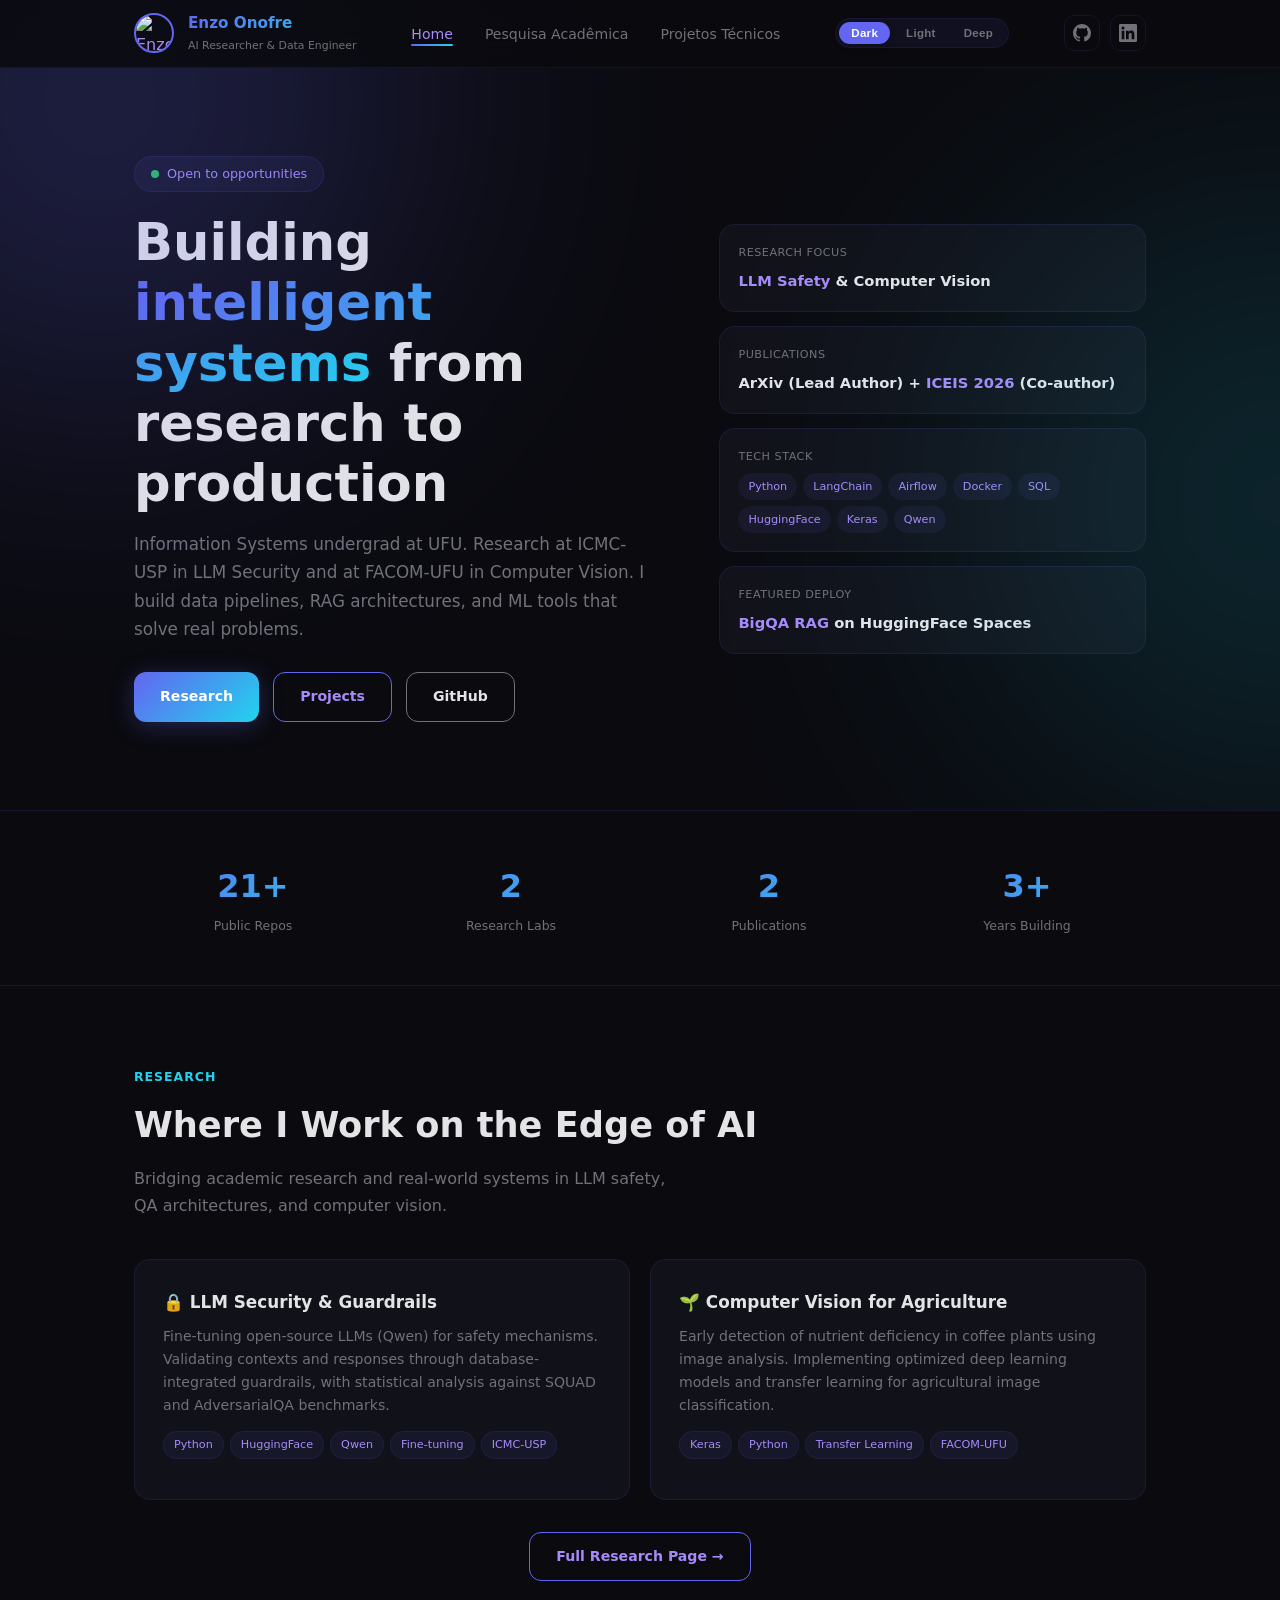
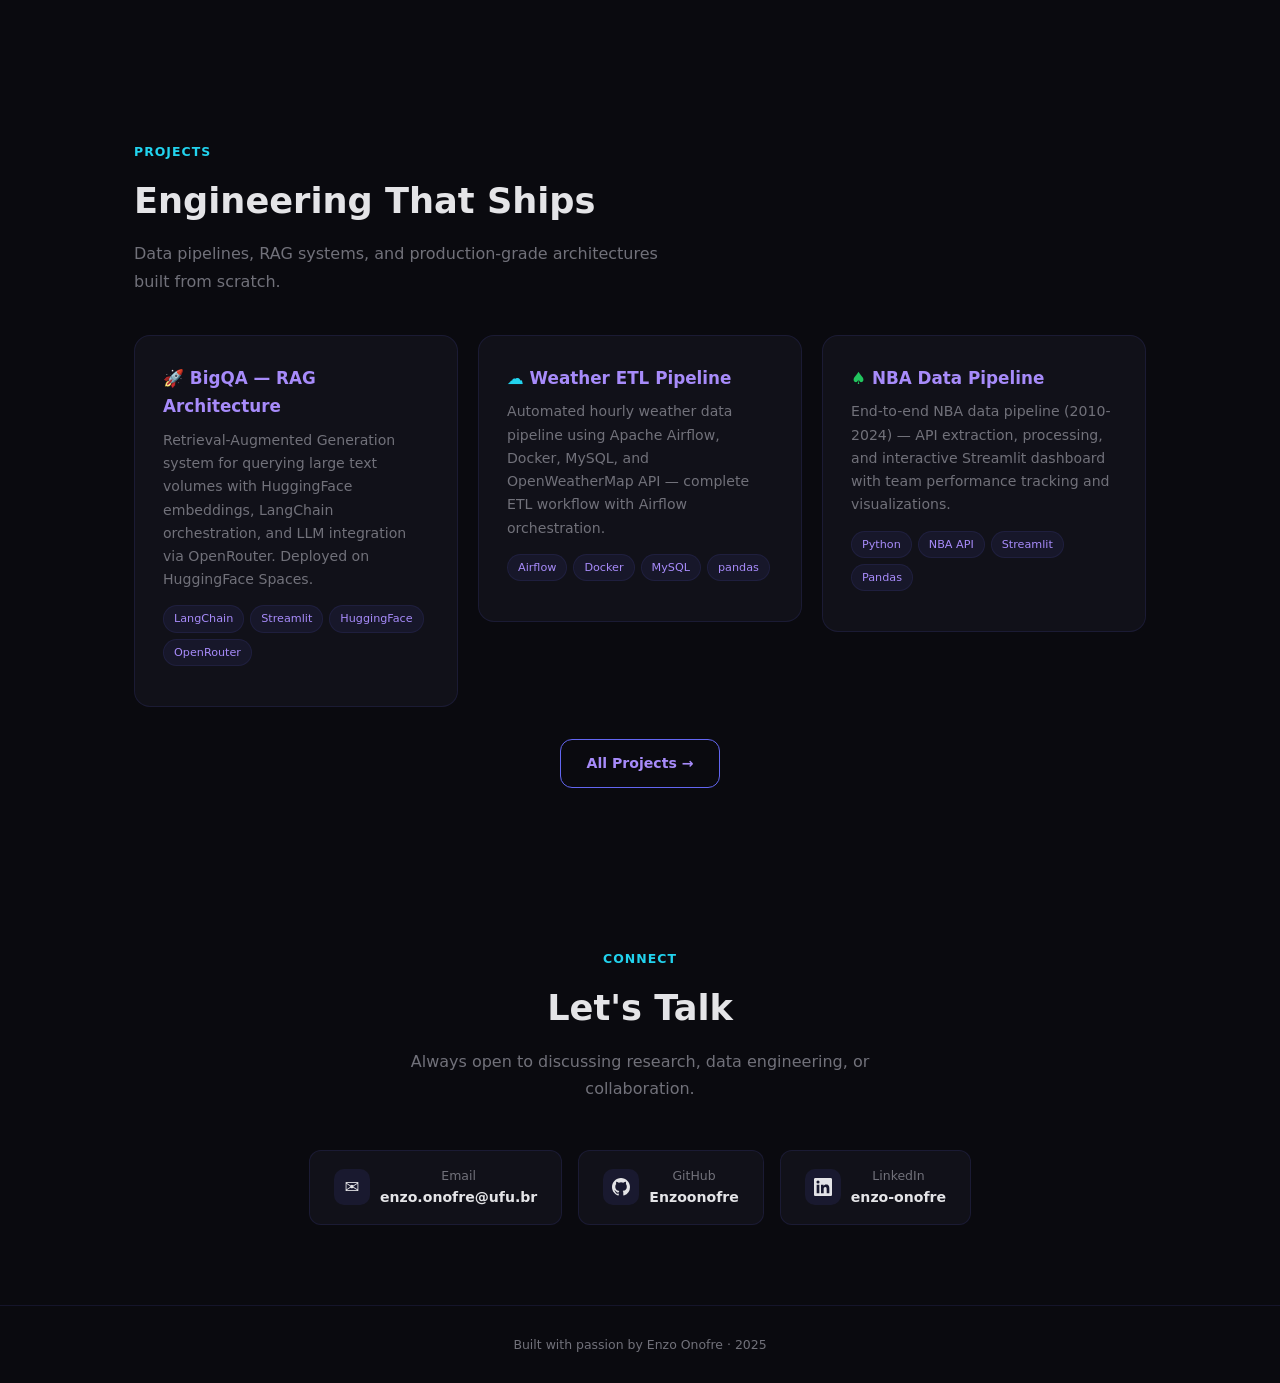
==== index.html @ 0a025c81 "Initial portifolio" ====
<!DOCTYPE html>
<html lang="pt-BR">
<head>
  <meta charset="UTF-8">
  <meta name="viewport" content="width=device-width, initial-scale=1.0">
  <title>Enzo Onofre — AI Researcher & Data Engineer</title>
  <meta name="description" content="Enzo Onofre — Information Systems student at UFU, LLM Security researcher at ICMC-USP, Data Engineer builder of ETL pipelines and RAG systems.">
  <link rel="preconnect" href="https://fonts.googleapis.com">
  <link rel="stylesheet" href="styles.css">
</head>
<body>

<!-- ───────── Navbar ───────── -->
<nav>
  <div class="container nav-inner">
    <div class="nav-brand">
      <a href="index.html">
        <img src="https://avatars.githubusercontent.com/u/135233415?v=4" alt="Enzo Onofre">
      </a>
      <div class="nav-brand-text">
        <div class="nb-name">Enzo Onofre</div>
        <div class="nb-role">AI Researcher &amp; Data Engineer</div>
      </div>
    </div>
    <ul class="nav-links" id="nav-menu">
      <li><a href="index.html" class="active">Home</a></li>
      <li><a href="research.html">Pesquisa Acadêmica</a></li>
      <li><a href="projects.html">Projetos Técnicos</a></li>
    </ul>
    <div class="nav-group">
      <div class="theme-switcher">
        <button class="theme-btn active" data-theme="dark">Dark</button>
        <button class="theme-btn" data-theme="light">Light</button>
        <button class="theme-btn" data-theme="deep">Deep</button>
      </div>
    </div>
    <div class="nav-social">
      <a href="https://github.com/Enzoonofre" target="_blank" aria-label="GitHub">
        <svg width="18" height="18" fill="currentColor" viewBox="0 0 16 16"><path d="M8 .006C3.58 0 0 3.58 0 8c0 3.54 2.29 6.53 5.47 7.59.4.07.55-.17.55-.38v-1.33c-2.24.49-2.72-1.08-2.72-1.08-.37-.93-.9-1.18-.9-1.18-.73-.5.06-.49.06-.49.81.06 1.24.83 1.24.83.72 1.24 1.9.88 2.36.67.07-.52.28-.88.51-1.08-1.78-.2-3.65-.89-3.65-3.96 0-.88.31-1.59.83-2.15-.08-.2-.36-1.02.08-2.12 0 0 .67-.21 2.2.82a7.63 7.63 0 0 1 4.02 0c1.52-1.03 2.2-.82 2.2-.82.44 1.1.16 1.92.08 2.12.52.56.83 1.27.83 2.15 0 3.08-1.87 3.76-3.66 3.95.29.25.54.73.54 1.48v2.2c0 .21.15.46.55.38A8.01 8.01 0 0 0 16 8c0-4.42-3.59-8-8-8z"/></svg>
      </a>
      <a href="https://www.linkedin.com/in/enzo-onofre/" target="_blank" aria-label="LinkedIn">
        <svg width="18" height="18" fill="currentColor" viewBox="0 0 24 24"><path d="M20.447 20.452h-3.554v-5.569c0-1.328-.027-3.037-1.852-3.037-1.852 0-2.136 1.445-2.136 2.939v5.667H9.351V9h3.414v1.561h.046c.477-.9 1.638-1.85 3.373-1.85 3.603 0 4.267 2.37 4.267 5.455v6.286zM5.337 7.433a2.06 2.06 0 0 1-2.063-2.065 2.064 2.064 0 1 1 2.063 2.065zm1.782 13.019H3.555V9h3.564v11.452zM22.225 0H1.771C.792 0 0 .774 0 1.729v20.542C0 23.227.792 24 1.771 24h20.451C23.2 24 24 23.227 24 22.271V1.729C24 .774 23.2 0 22.222 0h.003z"/></svg>
      </a>
    </div>
    <button class="menu-toggle" id="menu-btn" aria-label="Menu">&#9776;</button>
  </div>
</nav>

<!-- ───────── Hero ───────── -->
<div class="hero-wrap">
  <div class="bg-glow bg-glow-1"></div>
  <div class="bg-glow bg-glow-2"></div>
  <div class="container">
    <div class="hero-grid">
      <div>
        <a href="index.html" class="hero-badge"><span class="dot"></span><span>Open to opportunities</span></a>
        <h1 class="hero-title">Building <em>intelligent systems</em> from research to production</h1>
        <p class="hero-sub">Information Systems undergrad at UFU. Research at ICMC-USP in LLM Security and at FACOM-UFU in Computer Vision. I build data pipelines, RAG architectures, and ML tools that solve real problems.</p>
        <div class="hero-actions">
          <a href="research.html" class="btn btn-primary">Research</a>
          <a href="projects.html" class="btn btn-outline">Projects</a>
          <a href="https://github.com/Enzoonofre" target="_blank" class="btn btn-outline" style="border-color:var(--text-muted);color:var(--text)">GitHub</a>
        </div>
      </div>
      <div class="hero-side">
        <div class="hero-card">
          <div class="hc-label">Research Focus</div>
          <div class="hc-value"><span class="a">LLM Safety</span> &amp; Computer Vision</div>
        </div>
        <div class="hero-card">
          <div class="hc-label">Publications</div>
          <div class="hc-value">ArXiv (Lead Author) + <span class="a">ICEIS 2026</span> (Co-author)</div>
        </div>
        <div class="hero-card">
          <div class="hc-label">Tech Stack</div>
          <div class="hc-chips">
            <span class="chip">Python</span>
            <span class="chip">LangChain</span>
            <span class="chip">Airflow</span>
            <span class="chip">Docker</span>
            <span class="chip">SQL</span>
            <span class="chip">HuggingFace</span>
            <span class="chip">Keras</span>
            <span class="chip">Qwen</span>
          </div>
        </div>
        <div class="hero-card">
          <div class="hc-label">Featured Deploy</div>
          <div class="hc-value"><span class="a">BigQA RAG</span> on HuggingFace Spaces</div>
        </div>
      </div>
    </div>
  </div>
</div>

<!-- ───────── Stats ───────── -->
<div class="stats-row">
  <div class="container">
    <div class="sr-grid">
      <div class="sr-item fade-up"><div class="sr-num">21+</div><div class="sr-label">Public Repos</div></div>
      <div class="sr-item fade-up s1"><div class="sr-num">2</div><div class="sr-label">Research Labs</div></div>
      <div class="sr-item fade-up s2"><div class="sr-num">2</div><div class="sr-label">Publications</div></div>
      <div class="sr-item fade-up s3"><div class="sr-num">3+</div><div class="sr-label">Years Building</div></div>
    </div>
  </div>
</div>

<!-- ───────── Quick Research ───────── -->
<section>
  <div class="container">
    <div class="section-label fade-up">Research</div>
    <h2 class="section-title fade-up">Where I Work on the Edge of AI</h2>
    <p class="section-sub fade-up">Bridging academic research and real-world systems in LLM safety, QA architectures, and computer vision.</p>
    <div class="grid-2">
      <div class="card fade-up">
        <h3><span style="color:var(--accent2)">&#128274;</span> LLM Security &amp; Guardrails</h3>
        <p class="desc">Fine-tuning open-source LLMs (Qwen) for safety mechanisms. Validating contexts and responses through database-integrated guardrails, with statistical analysis against SQUAD and AdversarialQA benchmarks.</p>
        <div class="tech">
          <span class="chip">Python</span>
          <span class="chip">HuggingFace</span>
          <span class="chip">Qwen</span>
          <span class="chip">Fine-tuning</span>
          <span class="chip">ICMC-USP</span>
        </div>
      </div>
      <div class="card fade-up s1">
        <h3><span style="color:var(--accent3)">&#127793;</span> Computer Vision for Agriculture</h3>
        <p class="desc">Early detection of nutrient deficiency in coffee plants using image analysis. Implementing optimized deep learning models and transfer learning for agricultural image classification.</p>
        <div class="tech">
          <span class="chip">Keras</span>
          <span class="chip">Python</span>
          <span class="chip">Transfer Learning</span>
          <span class="chip">FACOM-UFU</span>
        </div>
      </div>
    </div>
    <div style="text-align:center;margin-top:32px"><a href="research.html" class="btn btn-outline">Full Research Page &rarr;</a></div>
  </div>
</section>

<!-- ───────── Quick Projects ───────── -->
<section>
  <div class="container">
    <div class="section-label fade-up">Projects</div>
    <h2 class="section-title fade-up">Engineering That Ships</h2>
    <p class="section-sub fade-up">Data pipelines, RAG systems, and production-grade architectures built from scratch.</p>
    <div class="grid-3">
      <a href="projects.html#bigqa" style="text-decoration:none">
        <div class="card fade-up" style="cursor:pointer">
          <h3><span style="color:var(--accent2)">&#128640;</span> BigQA — RAG Architecture</h3>
          <p class="desc">Retrieval-Augmented Generation system for querying large text volumes with HuggingFace embeddings, LangChain orchestration, and LLM integration via OpenRouter. Deployed on HuggingFace Spaces.</p>
          <div class="tech">
            <span class="chip">LangChain</span>
            <span class="chip">Streamlit</span>
            <span class="chip">HuggingFace</span>
            <span class="chip">OpenRouter</span>
          </div>
        </div>
      </a>
      <a href="projects.html#etl" style="text-decoration:none">
        <div class="card fade-up s1" style="cursor:pointer">
          <h3><span style="color:var(--accent3)">&#9729;</span> Weather ETL Pipeline</h3>
          <p class="desc">Automated hourly weather data pipeline using Apache Airflow, Docker, MySQL, and OpenWeatherMap API — complete ETL workflow with Airflow orchestration.</p>
          <div class="tech">
            <span class="chip">Airflow</span>
            <span class="chip">Docker</span>
            <span class="chip">MySQL</span>
            <span class="chip">pandas</span>
          </div>
        </div>
      </a>
      <a href="projects.html#nba" style="text-decoration:none">
        <div class="card fade-up s2" style="cursor:pointer">
          <h3><span style="color:var(--green)">&#9824;</span> NBA Data Pipeline</h3>
          <p class="desc">End-to-end NBA data pipeline (2010-2024) — API extraction, processing, and interactive Streamlit dashboard with team performance tracking and visualizations.</p>
          <div class="tech">
            <span class="chip">Python</span>
            <span class="chip">NBA API</span>
            <span class="chip">Streamlit</span>
            <span class="chip">Pandas</span>
          </div>
        </div>
      </a>
    </div>
    <div style="text-align:center;margin-top:32px"><a href="projects.html" class="btn btn-outline">All Projects &rarr;</a></div>
  </div>
</section>

<!-- ───────── Contact ───────── -->
<section>
  <div class="container" style="text-align:center">
    <div class="section-label fade-up">Connect</div>
    <h2 class="section-title fade-up">Let's Talk</h2>
    <p class="section-sub fade-up" style="margin-left:auto;margin-right:auto">Always open to discussing research, data engineering, or collaboration.</p>
    <div class="contact-row">
      <a href="mailto:enzo.onofre@ufu.br" class="contact-item" style="text-decoration:none;color:inherit">
        <div class="ci-icon">&#9993;</div>
        <div><div class="ci-label">Email</div><div class="ci-value">enzo.onofre@ufu.br</div></div>
      </a>
      <a href="https://github.com/Enzoonofre" target="_blank" class="contact-item" style="text-decoration:none;color:inherit">
        <div class="ci-icon"><svg width="18" height="18" fill="currentColor" viewBox="0 0 16 16"><path d="M8 .006C3.58 0 0 3.58 0 8c0 3.54 2.29 6.53 5.47 7.59.4.07.55-.17.55-.38v-1.33c-2.24.49-2.72-1.08-2.72-1.08-.37-.93-.9-1.18-.9-1.18-.73-.5.06-.49.06-.49.81.06 1.24.83 1.24.83.72 1.24 1.9.88 2.36.67.07-.52.28-.88.51-1.08-1.78-.2-3.65-.89-3.65-3.96 0-.88.31-1.59.83-2.15-.08-.2-.36-1.02.08-2.12 0 0 .67-.21 2.2.82a7.63 7.63 0 0 1 4.02 0c1.52-1.03 2.2-.82 2.2-.82.44 1.1.16 1.92.08 2.12.52.56.83 1.27.83 2.15 0 3.08-1.87 3.76-3.66 3.95.29.25.54.73.54 1.48v2.2c0 .21.15.46.55.38A8.01 8.01 0 0 0 16 8c0-4.42-3.59-8-8-8z"/></svg></div>
        <div><div class="ci-label">GitHub</div><div class="ci-value">Enzoonofre</div></div>
      </a>
      <a href="https://www.linkedin.com/in/enzo-onofre" target="_blank" class="contact-item" style="text-decoration:none;color:inherit">
        <div class="ci-icon"><svg width="18" height="18" fill="currentColor" viewBox="0 0 24 24"><path d="M20.447 20.452h-3.554v-5.569c0-1.328-.027-3.037-1.852-3.037-1.852 0-2.136 1.445-2.136 2.939v5.667H9.351V9h3.414v1.561h.046c.477-.9 1.638-1.85 3.373-1.85 3.603 0 4.267 2.37 4.267 5.455v6.286zM5.337 7.433a2.06 2.06 0 0 1-2.063-2.065 2.064 2.064 0 1 1 2.063 2.065zm1.782 13.019H3.555V9h3.564v11.452zM22.225 0H1.771C.792 0 0 .774 0 1.729v20.542C0 23.227.792 24 1.771 24h20.451C23.2 24 24 23.227 24 22.271V1.729C24 .774 23.2 0 22.222 0h.003z"/></svg></div>
        <div><div class="ci-label">LinkedIn</div><div class="ci-value">enzo-onofre</div></div>
      </a>
    </div>
  </div>
</section>

<footer><div class="container"><p>Built with passion by Enzo Onofre &middot; 2025</p></div></footer>

<script>
// Mobile menu
document.getElementById('menu-btn')?.addEventListener('click', ()=>{
  document.getElementById('nav-menu').classList.toggle('open');
});
document.querySelectorAll('#nav-menu a').forEach(l => l.addEventListener('click', ()=>{
  document.getElementById('nav-menu').classList.remove('open');
}));

// ── Theme Switcher ──
const THEMES = ['dark','light','deep'];
function setTheme(t){
  document.body.classList.remove('dark','light','deep');
  if(t!=='dark') document.body.classList.add(t);
  localStorage.setItem('theme',t);
  document.querySelectorAll('.theme-btn').forEach(b=>{
    b.classList.toggle('active',b.dataset.theme===t);
  });
}
const saved = localStorage.getItem('theme')||'dark';
setTheme(saved);
document.querySelectorAll('.theme-btn').forEach(b=>b.addEventListener('click',()=>setTheme(b.dataset.theme)));

// Scroll animations (show immediately if already in viewport)
const obs1 = new IntersectionObserver((entries)=>{
  entries.forEach(e => { if(e.isIntersecting) { e.target.classList.add('visible'); obs1.unobserve(e.target); } });
}, {threshold:.05, rootMargin:'0px 0px -20px 0px'});

requestAnimationFrame(()=>{
  document.querySelectorAll('.fade-up').forEach(el => {
    const rect = el.getBoundingClientRect();
    if(rect.top < window.innerHeight && rect.bottom > 0){
      el.classList.add('visible');
    } else {
      obs1.observe(el);
    }
  });
});
</script>
</body>
</html>
---- styles.css ----
/* ───────── Reset & Global ───────── */
*,*::before,*::after{margin:0;padding:0;box-sizing:border-box}

/* ═══════════════════════════════════════════
   THEME 1 — Dark Blue  (default)
   ═══════════════════════════════════════════ */
:root{
  --bg:#0a0a0f;
  --bg-card:#111119;
  --bg-nav:rgba(10,10,15,.85);
  --bg-code:#1a1a26;
  --text:#e4e4e7;
  --text-muted:#71717a;
  --accent:#6366f1;
  --accent2:#a78bfa;
  --accent3:#22d3ee;
  --green:#22c55e;
  --gradient:linear-gradient(135deg,var(--accent),var(--accent3));
  --border:rgba(99,102,241,.12);
  --border-hover:rgba(99,102,241,.25);
  --chip-bg:rgba(99,102,241,.08);
  --chip-text:var(--accent2);
  --chip-border:rgba(99,102,241,.1);
  --chip-accent-bg:rgba(34,211,238,.08);
  --chip-accent-text:var(--accent3);
  --chip-accent-border:rgba(34,211,238,.12);
  --hero-card-shadow:0 0 40px rgba(99,102,241,.06);
  --btn-primary-bg:var(--gradient);
  --btn-primary-shadow:0 4px 24px rgba(99,102,241,.3);
  --btn-primary-hover-shadow:0 8px 32px rgba(99,102,241,.4);
  --btn-outline-border:var(--accent);
  --btn-outline-text:var(--accent2);
  --btn-outline-hover-bg:rgba(99,102,241,.08);
  --glow1:var(--accent);
  --glow2:var(--accent3);
  --glow1-opacity:.25;
  --glow2-opacity:.15;
  --nav-mobile-bg:rgba(10,10,15,.96);
  --hero-badge-bg:rgba(99,102,241,.08);
  --pub-badge-arxiv-bg:rgba(251,146,60,.1);
  --pub-badge-iceis-bg:rgba(99,102,241,.1);
  --tag-bg:rgba(34,197,94,.1);
  --tag-text:var(--green);
  --as-text-strong:var(--text);
  --social-hover-bg:rgba(99,102,241,.08);
  --social-hover-border:var(--accent);
  --social-hover-text:var(--accent2);
  --nav-links-active:var(--accent2);
  --featured-tag-bg:rgba(167,139,250,.1);
  --featured-tag-text:var(--accent2);
  --ci-icon-bg:rgba(99,102,241,.1);
  --filter-active-bg:var(--accent);
  --filter-active-text:#fff;
  --hero-badge-text:var(--accent2);
  --hc-value-accent:var(--accent2);
  --section-label:var(--accent3);
  --stat-gradient:var(--gradient);
  --research-ic-top:var(--gradient);
  --research-ic-org-bg:rgba(99,102,241,.08);
  --research-ic-org-text:var(--accent2);
  --research-ic-chip-bg:rgba(34,211,238,.08);
  --research-ic-chip-text:var(--accent3);
  --research-ic-chip-border:rgba(34,211,238,.12);
  --pub-badge-arxiv-bg:rgba(251,146,60,.1);
  --pub-badge-iceis-bg:rgba(99,102,241,.1);
  --radius:16px;
  --nav-h:68px;
}

/* ═══════════════════════════════════════════
   THEME 2 — Light Academic  (ice/frost)
   ═══════════════════════════════════════════ */
body.light{
  --bg:#f4f6f9;
  --bg-card:#ffffff;
  --bg-nav:rgba(244,246,249,.88);
  --bg-code:#eef0f5;
  --text:#1a1a2e;
  --text-muted:#6b7280;
  --accent:#4f46e5;
  --accent2:#7c3aed;
  --accent3:#0ea5e9;
  --green:#16a34a;
  --gradient:linear-gradient(135deg,var(--accent),var(--accent3));
  --border:rgba(30,41,59,.08);
  --border-hover:rgba(30,41,59,.18);
  --chip-bg:rgba(79,70,229,.06);
  --chip-text:var(--accent);
  --chip-border:rgba(79,70,229,.12);
  --chip-accent-bg:rgba(14,165,233,.06);
  --chip-accent-text:var(--accent3);
  --chip-accent-border:rgba(14,165,233,.12);
  --hero-card-shadow:0 2px 16px rgba(0,0,0,.04);
  --btn-primary-bg:var(--gradient);
  --btn-primary-shadow:0 4px 24px rgba(79,70,229,.2);
  --btn-primary-hover-shadow:0 8px 32px rgba(79,70,229,.3);
  --btn-outline-border:var(--accent);
  --btn-outline-text:var(--accent);
  --btn-outline-hover-bg:rgba(79,70,229,.06);
  --glow1:#c7d2fe;
  --glow2:#bae6fd;
  --glow1-opacity:.5;
  --glow2-opacity:.4;
  --nav-mobile-bg:rgba(244,246,249,.97);
  --hero-badge-bg:rgba(79,70,229,.06);
  --pub-badge-arxiv-bg:rgba(251,146,60,.08);
  --pub-badge-iceis-bg:rgba(79,70,229,.08);
  --tag-bg:rgba(22,163,74,.08);
  --tag-text:var(--green);
  --as-text-strong:var(--text);
  --social-hover-bg:rgba(79,70,229,.06);
  --social-hover-border:var(--accent);
  --social-hover-text:var(--accent);
  --nav-links-active:var(--accent);
  --featured-tag-bg:rgba(124,58,237,.08);
  --featured-tag-text:var(--accent2);
  --ci-icon-bg:rgba(79,70,229,.06);
  --filter-active-bg:var(--accent);
  --filter-active-text:#fff;
  --hero-badge-text:var(--accent);
  --hc-value-accent:var(--accent2);
  --section-label:var(--accent3);
  --stat-gradient:var(--gradient);
  --research-ic-top:var(--gradient);
  --research-ic-org-bg:rgba(79,70,229,.06);
  --research-ic-org-text:var(--accent);
  --research-ic-chip-bg:rgba(14,165,233,.06);
  --research-ic-chip-text:var(--accent3);
  --research-ic-chip-border:rgba(14,165,233,.12);
  --pub-badge-arxiv-bg:rgba(251,146,60,.08);
  --pub-badge-iceis-bg:rgba(79,70,229,.08);
}

/* ═══════════════════════════════════════════
   THEME 3 — Deep Tech  (emerald)
   ═══════════════════════════════════════════ */
body.deep{
  --bg:#060e0a;
  --bg-card:#0a1612;
  --bg-nav:rgba(6,14,10,.88);
  --bg-code:#0f1f17;
  --text:#e2e8e0;
  --text-muted:#7a8a7e;
  --accent:#10b981;
  --accent2:#34d399;
  --accent3:#fbbf24;
  --green:#22c55e;
  --gradient:linear-gradient(135deg,var(--accent),var(--accent3));
  --border:rgba(16,185,129,.1);
  --border-hover:rgba(16,185,129,.28);
  --chip-bg:rgba(16,185,129,.08);
  --chip-text:var(--accent2);
  --chip-border:rgba(16,185,129,.12);
  --chip-accent-bg:rgba(251,191,36,.08);
  --chip-accent-text:var(--accent3);
  --chip-accent-border:rgba(251,191,36,.12);
  --hero-card-shadow:0 0 40px rgba(16,185,129,.05);
  --btn-primary-bg:var(--gradient);
  --btn-primary-shadow:0 4px 24px rgba(16,185,129,.25);
  --btn-primary-hover-shadow:0 8px 32px rgba(16,185,129,.35);
  --btn-outline-border:var(--accent);
  --btn-outline-text:var(--accent2);
  --btn-outline-hover-bg:rgba(16,185,129,.08);
  --glow1:var(--accent);
  --glow2:var(--accent3);
  --glow1-opacity:.2;
  --glow2-opacity:.15;
  --nav-mobile-bg:rgba(6,14,10,.97);
  --hero-badge-bg:rgba(16,185,129,.08);
  --pub-badge-arxiv-bg:rgba(251,146,60,.08);
  --pub-badge-iceis-bg:rgba(16,185,129,.08);
  --tag-bg:rgba(34,197,94,.08);
  --tag-text:var(--green);
  --as-text-strong:var(--text);
  --social-hover-bg:rgba(16,185,129,.08);
  --social-hover-border:var(--accent);
  --social-hover-text:var(--accent2);
  --nav-links-active:var(--accent2);
  --featured-tag-bg:rgba(16,185,129,.08);
  --featured-tag-text:var(--accent);
  --ci-icon-bg:rgba(16,185,129,.08);
  --filter-active-bg:var(--accent);
  --filter-active-text:#060e0a;
  --hero-badge-text:var(--accent2);
  --hc-value-accent:var(--accent3);
  --section-label:var(--accent3);
  --stat-gradient:var(--gradient);
  --research-ic-top:var(--gradient);
  --research-ic-org-bg:rgba(16,185,129,.08);
  --research-ic-org-text:var(--accent2);
  --research-ic-chip-bg:rgba(251,191,36,.06);
  --research-ic-chip-text:var(--accent3);
  --research-ic-chip-border:rgba(251,191,36,.12);
  --pub-badge-arxiv-bg:rgba(251,146,60,.08);
  --pub-badge-iceis-bg:rgba(16,185,129,.08);
}

html{scroll-behavior:smooth;scrollbar-width:thin;scrollbar-color:var(--accent) var(--bg)}
body{font-family:'Inter',system-ui,-apple-system,sans-serif;background:var(--bg);color:var(--text);line-height:1.7;overflow-x:hidden;transition:background .35s,color .35s}
a{color:var(--accent2);text-decoration:none;transition:color .2s}
a:hover{color:var(--accent3)}
img{max-width:100%;display:block}
.container{max-width:1060px;margin:0 auto;padding:0 24px}
section{padding:80px 0}

/* ───────── Navbar ───────── */
nav{
  position:fixed;top:0;left:0;right:0;z-index:100;
  background:var(--bg-nav);backdrop-filter:blur(18px);-webkit-backdrop-filter:blur(18px);
  border-bottom:1px solid var(--border);height:var(--nav-h);
  display:flex;align-items:center;
  transition:background .35s;
}
nav .nav-inner{display:flex;justify-content:space-between;align-items:center;width:100%;flex-wrap:nowrap;gap:12px}
nav .nav-brand{display:flex;align-items:center;gap:14px}
nav .nav-brand img{width:40px;height:40px;border-radius:50%;border:2px solid var(--accent);transition:border-color .35s}
nav .nav-brand-text .nb-name{font-size:.95rem;font-weight:700;background:var(--gradient);-webkit-background-clip:text;-webkit-text-fill-color:transparent}
nav .nav-brand-text .nb-role{font-size:.68rem;color:var(--text-muted)}
nav .nav-links{display:flex;gap:32px;list-style:none}
nav .nav-links a{font-size:.88rem;font-weight:500;color:var(--text-muted);transition:color .2s;position:relative}
nav .nav-links a:hover{color:var(--text)}
nav .nav-links a.active{color:var(--nav-links-active)}
nav .nav-links a.active::after{content:'';position:absolute;bottom:-4px;left:0;right:0;height:2px;background:var(--gradient);border-radius:2px}

.nav-group{display:flex;align-items:center;gap:12px}

/* Theme switcher */
.theme-switcher{display:flex;align-items:center;gap:4px;padding:3px;background:var(--chip-bg);border:1px solid var(--chip-border);border-radius:999px}
.theme-btn{
  padding:5px 12px;border-radius:999px;border:none;background:transparent;
  color:var(--text-muted);font-size:.72rem;font-weight:600;cursor:pointer;
  transition:all .2s;white-space:nowrap;letter-spacing:.3px;
}
.theme-btn:hover{color:var(--text)}
.theme-btn.active{background:var(--accent);color:#fff;box-shadow:0 2px 8px rgba(0,0,0,.15)}

nav .nav-social{display:flex;gap:10px}
nav .nav-social a{width:36px;height:36px;border-radius:10px;display:flex;align-items:center;justify-content:center;border:1px solid var(--border);color:var(--text-muted);transition:all .2s}
nav .nav-social a:hover{color:var(--social-hover-text);border-color:var(--social-hover-border);background:var(--social-hover-bg)}
.menu-toggle{display:none;background:none;border:none;color:var(--text);font-size:1.5rem;cursor:pointer}

/* ───────── Hero ───────── */
.hero-wrap{position:relative;overflow:hidden;padding-top:var(--nav-h);min-height:90vh;display:flex;align-items:center}
.bg-glow{position:absolute;border-radius:50%;filter:blur(140px);pointer-events:none;opacity:var(--glow1-opacity)}
.bg-glow-1{top:-200px;left:-200px;width:600px;height:600px;background:var(--glow1)}
.bg-glow-2{top:200px;right:-300px;width:600px;height:600px;background:var(--glow2);opacity:var(--glow2-opacity)}
.hero-grid{display:grid;grid-template-columns:1.1fr .9fr;gap:64px;align-items:center}
.hero-badge{display:inline-flex;gap:8px;align-items:center;background:var(--hero-badge-bg);border:1px solid var(--border);border-radius:999px;padding:6px 16px;margin-bottom:20px}
.hero-badge .dot{width:8px;height:8px;background:var(--green);border-radius:50%;animation:pulse 2s infinite}
@keyframes pulse{0%,100%{opacity:1}50%{opacity:.4}}
.hero-badge span{font-size:.8rem;color:var(--hero-badge-text);font-weight:500}
h1.hero-title{font-size:clamp(2rem,4.8vw,3.2rem);font-weight:800;line-height:1.18;margin-bottom:16px}
h1.hero-title em{font-style:normal;background:var(--gradient);-webkit-background-clip:text;-webkit-text-fill-color:transparent}
.hero-sub{font-size:1.05rem;color:var(--text-muted);max-width:520px;margin-bottom:28px}
.hero-actions{display:flex;gap:14px;flex-wrap:wrap}
.btn{display:inline-flex;align-items:center;gap:8px;padding:12px 26px;border-radius:12px;font-weight:600;font-size:.88rem;border:none;cursor:pointer;transition:transform .15s,box-shadow .15s}
.btn:hover{transform:translateY(-2px);color:var(--text)}
.btn-primary{background:var(--btn-primary-bg);color:#fff;box-shadow:var(--btn-primary-shadow)}
.btn-primary:hover{box-shadow:var(--btn-primary-hover-shadow)}
.btn-outline{background:transparent;border:1px solid var(--btn-outline-border);color:var(--btn-outline-text)}
.btn-outline:hover{background:var(--btn-outline-hover-bg)}

/* Hero side */
.hero-side{display:flex;flex-direction:column;gap:14px}
.hero-card{background:var(--bg-card);border:1px solid var(--border);border-radius:var(--radius);padding:18px;transition:box-shadow .2s,border-color .35s,background .35s}
.hero-card:hover{box-shadow:var(--hero-card-shadow)}
.hero-card .hc-label{font-size:.7rem;color:var(--text-muted);text-transform:uppercase;letter-spacing:.5px;margin-bottom:6px}
.hero-card .hc-value{font-size:.92rem;font-weight:600}
.hero-card .hc-value .a{color:var(--hc-value-accent)}
.hero-card .hc-chips{display:flex;flex-wrap:wrap;gap:6px;margin-top:6px}
.hc-chips .chip{font-size:.7rem;padding:4px 10px;border-radius:999px;background:var(--chip-bg);color:var(--chip-text)}

/* ───────── Section headers ───────── */
.section-label{font-size:.78rem;color:var(--section-label);text-transform:uppercase;letter-spacing:1px;font-weight:600;margin-bottom:8px;transition:color .35s}
.section-title{font-size:clamp(1.5rem,3vw,2.2rem);font-weight:800;margin-bottom:10px}
.section-sub{color:var(--text-muted);max-width:540px;margin-bottom:40px}

/* ───────── Page intro (non-hero pages) ───────── */
.page-intro{padding-top:calc(var(--nav-h) + 60px);padding-bottom:40px}

/* ───────── Cards ───────── */
.card{background:var(--bg-card);border:1px solid var(--border);border-radius:var(--radius);padding:28px;transition:transform .2s,border-color .35s,background .35s}
.card:hover{transform:translateY(-3px);border-color:var(--border-hover)}
.card h3{font-size:1.05rem;font-weight:700;margin-bottom:8px}
.card h3 a{color:var(--text);transition:color .2s}
.card h3 a:hover{color:var(--accent2)}
.card .desc{font-size:.88rem;color:var(--text-muted);margin-bottom:14px;line-height:1.65}
.card .tech{display:flex;flex-wrap:wrap;gap:6px;margin-bottom:12px}
.card .tech .chip{font-size:.7rem;padding:3px 10px;border-radius:999px;background:var(--chip-bg);color:var(--chip-text);border:1px solid var(--chip-border)}

/* ───────── Research cards ───────── */
.research-ic{background:var(--bg-card);border:1px solid var(--border);border-radius:var(--radius);padding:32px;position:relative;overflow:hidden;transition:background .35s,border-color .35s}
.research-ic::before{content:'';position:absolute;top:0;left:0;right:0;height:3px;background:var(--research-ic-top)}
.research-ic .ri-org{display:inline-flex;gap:6px;align-items:center;padding:4px 12px;border-radius:999px;background:var(--research-ic-org-bg);margin-bottom:12px}
.research-ic .ri-org span{font-size:.72rem;color:var(--research-ic-org-text);font-weight:600}
.research-ic h3{font-size:1.15rem;font-weight:700;margin-bottom:6px}
.research-ic .ri-period{font-size:.78rem;color:var(--text-muted);margin-bottom:14px}
.research-ic .ri-desc{font-size:.88rem;color:var(--text-muted);margin-bottom:14px}
.research-ic .ri-tech{display:flex;flex-wrap:wrap;gap:6px}
.research-ic .ri-tech .chip{font-size:.7rem;padding:4px 10px;border-radius:999px;background:var(--research-ic-chip-bg);color:var(--research-ic-chip-text);border:1px solid var(--research-ic-chip-border)}

/* ───────── Publication cards ───────── */
.pub-card{background:var(--bg-card);border:1px solid var(--border);border-radius:var(--radius);padding:28px;display:flex;gap:20px;align-items:start;transition:transform .2s,border-color .35s,background .35s}
.pub-card:hover{transform:translateY(-3px);border-color:var(--border-hover)}
.pub-badge{min-width:64px;height:64px;border-radius:14px;display:flex;align-items:center;justify-content:center;font-size:1.5rem}
.pub-badge-arxiv{background:var(--pub-badge-arxiv-bg)}
.pub-badge-iceis{background:var(--pub-badge-iceis-bg)}
.pub-card .pub-info h3{font-size:1.02rem;font-weight:700;margin-bottom:4px}
.pub-card .pub-info .pub-meta{font-size:.78rem;color:var(--text-muted);margin-bottom:8px}
.pub-card .pub-info .pub-meta .tag{display:inline-block;padding:2px 8px;border-radius:999px;background:var(--tag-bg);color:var(--tag-text);font-weight:600;margin-right:6px}
.pub-card .pub-info .pub-desc{font-size:.85rem;color:var(--text-muted);margin-bottom:10px}
.pub-card .pub-info .pub-link{font-size:.82rem;display:inline-flex;align-items:center;gap:4px}

/* ───────── Project cards ───────── */
.proj-featured{grid-column:span 2}
@media(min-width:900px){.proj-featured .proj-inner{display:grid;grid-template-columns:1.1fr .9fr;gap:24px}}
.proj-inner{display:flex;flex-direction:column}
.proj-inner .proj-desc2{font-size:.88rem;color:var(--text-muted);line-height:1.65}
.proj-inner .proj-arch{display:flex;flex-direction:column;gap:10px;margin-top:14px}
.proj-inner .arch-step{display:flex;gap:12px;align-items:start}
.proj-inner .arch-step .as-num{min-width:28px;height:28px;border-radius:8px;background:var(--gradient);display:flex;align-items:center;justify-content:center;font-size:.72rem;font-weight:700;color:#fff}
.proj-inner .arch-step .as-text{font-size:.82rem;color:var(--text-muted)}
.proj-inner .arch-step .as-text strong{color:var(--as-text-strong);font-weight:600}

/* ───────── Grids ───────── */
.grid-2{display:grid;grid-template-columns:repeat(auto-fit,minmax(420px,1fr));gap:20px}
.grid-3{display:grid;grid-template-columns:repeat(auto-fit,minmax(300px,1fr));gap:20px}
.grid-proj{display:grid;grid-template-columns:repeat(auto-fill,minmax(340px,1fr));gap:20px}

/* ───────── Filter buttons ───────── */
.filter-btns{display:flex;gap:10px;flex-wrap:wrap;margin-bottom:32px}
.filter-btn{padding:8px 18px;border-radius:999px;background:transparent;border:1px solid var(--border);color:var(--text-muted);font-size:.8rem;font-weight:500;cursor:pointer;transition:all .2s}
.filter-btn:hover{border-color:var(--accent);color:var(--accent2)}
.filter-btn.active{background:var(--filter-active-bg);border-color:var(--filter-active-bg);color:var(--filter-active-text)}

/* ───────── Stats row ───────── */
.stats-row{padding:48px 0;border-top:1px solid var(--border);border-bottom:1px solid var(--border)}
.stats-row .sr-grid{display:grid;grid-template-columns:repeat(4,1fr);gap:20px}
.stats-row .sr-item{text-align:center}
.stats-row .sr-num{font-size:2rem;font-weight:800;background:var(--stat-gradient);-webkit-background-clip:text;-webkit-text-fill-color:transparent}
.stats-row .sr-label{font-size:.78rem;color:var(--text-muted);margin-top:2px}

/* ───────── Contact/footer ───────── */
.contact-row{display:flex;gap:16px;justify-content:center;flex-wrap:wrap;margin-top:48px}
.contact-item{display:flex;align-items:center;gap:10px;padding:14px 24px;border-radius:12px;background:var(--bg-card);border:1px solid var(--border);transition:transform .2s,border-color .35s,background .35s}
.contact-item:hover{transform:translateY(-2px);border-color:var(--border-hover)}
.contact-item .ci-icon{width:36px;height:36px;border-radius:10px;background:var(--ci-icon-bg);display:flex;align-items:center;justify-content:center;font-size:1.1rem}
.contact-item .ci-label{font-size:.78rem;color:var(--text-muted)}
.contact-item .ci-value{font-size:.88rem;font-weight:600}

footer{padding:28px 0;text-align:center;font-size:.78rem;color:var(--text-muted);border-top:1px solid var(--border)}

/* ───────── Featured tag ───────── */
.feat-tag{font-size:.75rem;padding:3px 10px;border-radius:999px;background:var(--featured-tag-bg);color:var(--featured-tag-text);font-weight:600;display:inline-block}

/* ───────── Animations ───────── */
.fade-up{opacity:0;transform:translateY(30px);transition:opacity .55s ease,transform .55s ease}
.fade-up.visible{opacity:1;transform:translateY(0)}
.s1{transition-delay:.05s}.s2{transition-delay:.1s}.s3{transition-delay:.15s}
.s4{transition-delay:.2s}.s5{transition-delay:.25s}.s6{transition-delay:.3s}

/* ───────── Responsive ───────── */
@media(max-width:820px){
  .hero-grid{grid-template-columns:1fr}
  .hero-side{order:-1}
  .proj-featured{grid-column:span 1}
  .grid-2{grid-template-columns:1fr}
  .stats-row .sr-grid{grid-template-columns:repeat(2,1fr)}
  .theme-switcher{order:10}
  nav .nav-links{display:none;position:absolute;top:var(--nav-h);left:0;right:0;background:var(--nav-mobile-bg);flex-direction:column;padding:20px;gap:14px;border-bottom:1px solid var(--border)}
  nav .nav-links.open{display:flex}
  nav .nav-links .nav-links-top{display:flex;flex-direction:column}
  nav .nav-social{display:none}
  .nav-group{display:flex}
  .menu-toggle{display:block}
  .pub-card{flex-direction:column}
}
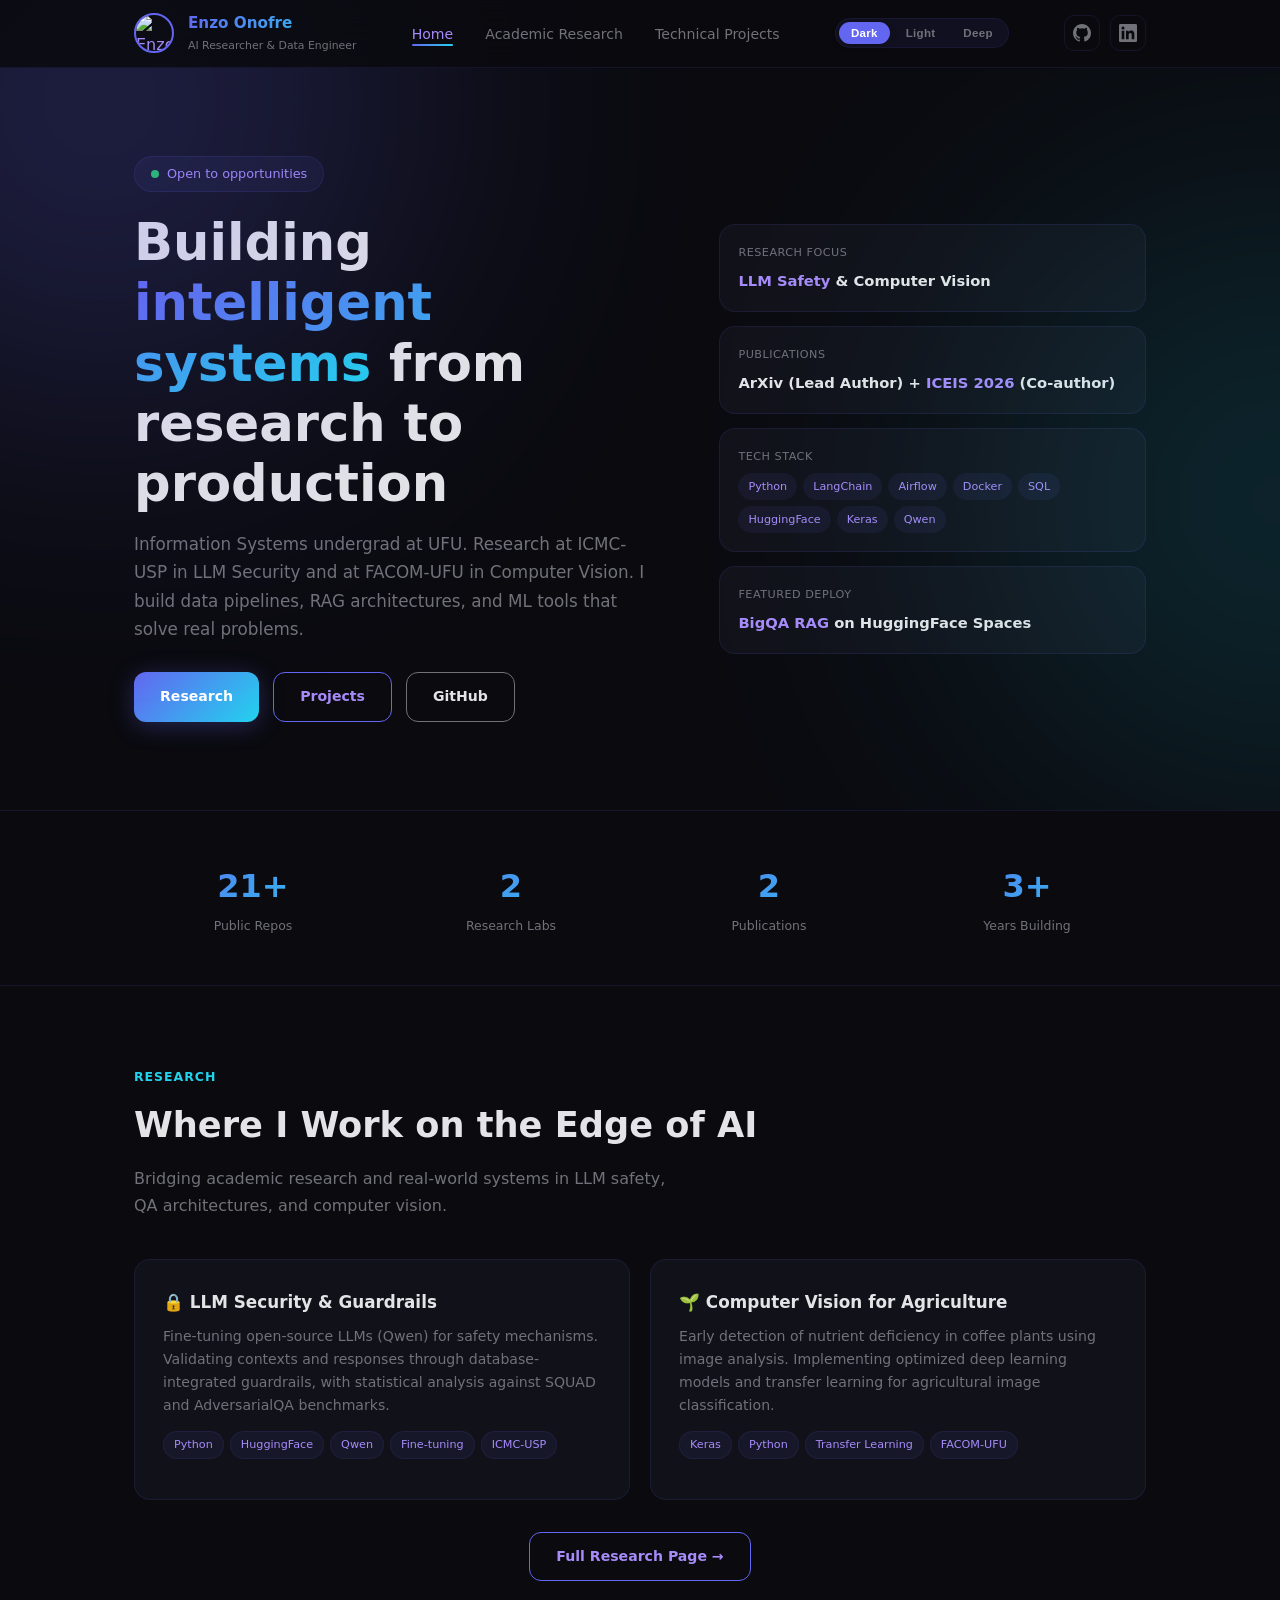
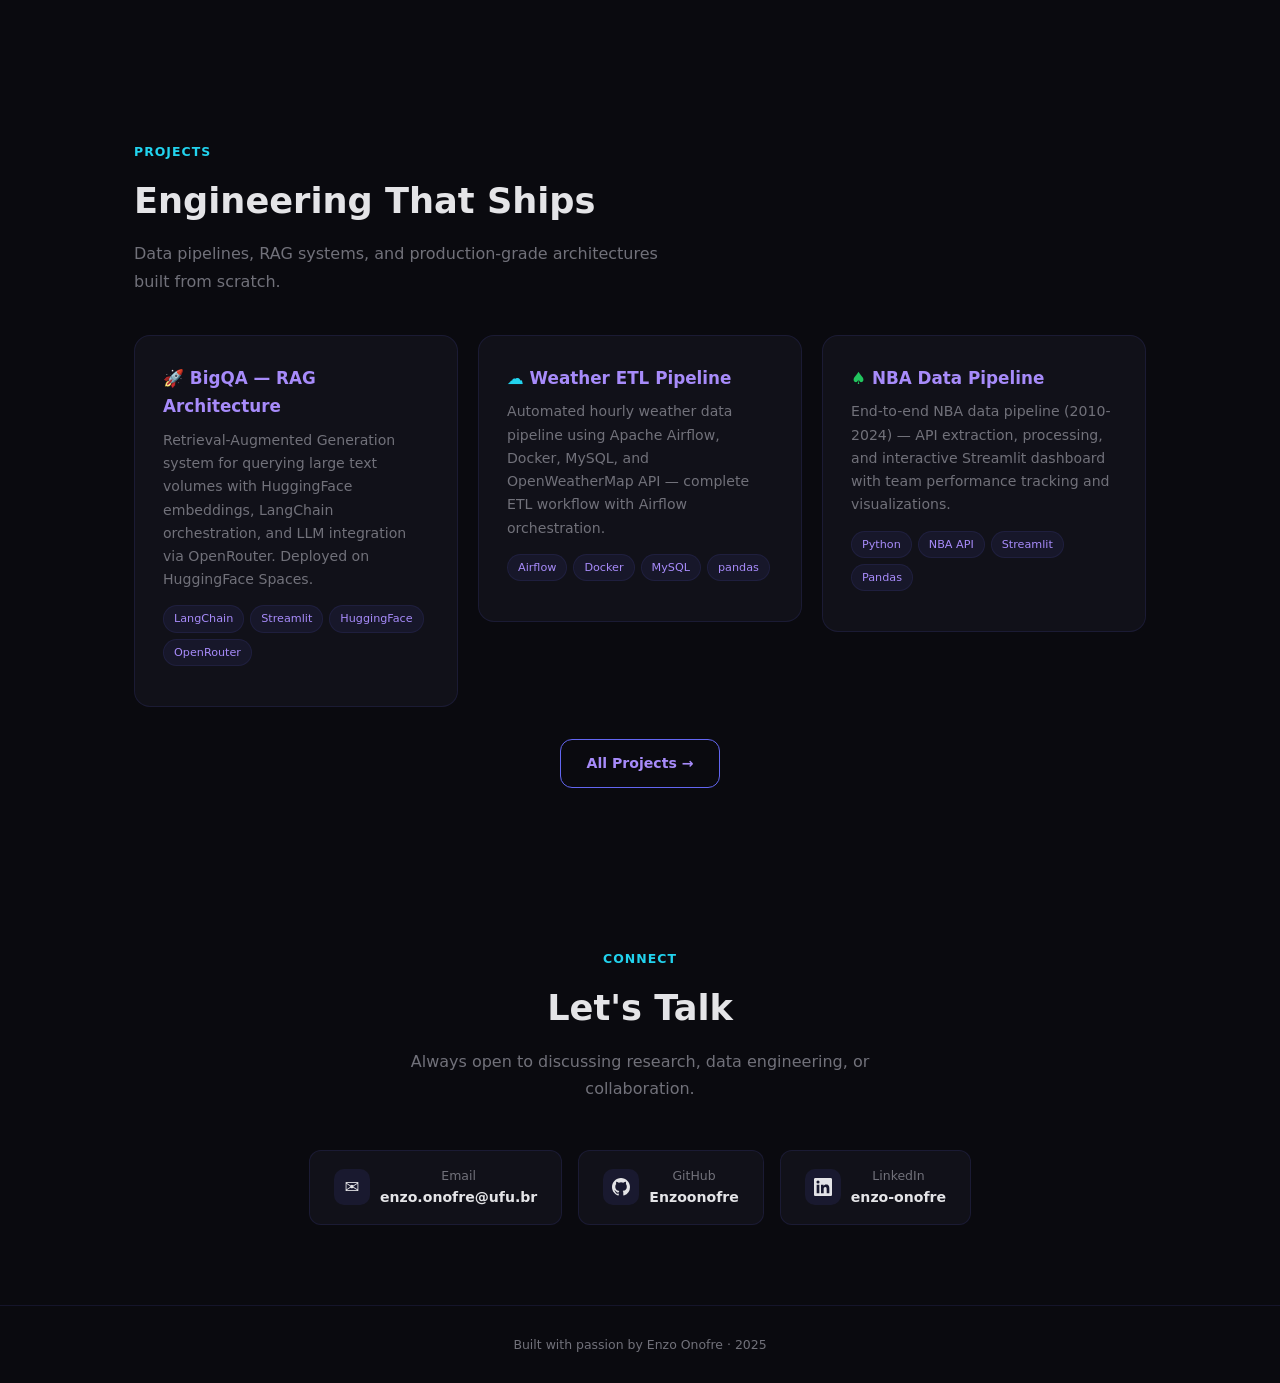
==== commit 533dbb5d: "Translate navigation links from Portuguese to English Co-Authored-By: Claude Opus 4.6 <noreply@anthr" ====
--- a/index.html
+++ b/index.html
@@ -24,8 +24,8 @@
     </div>
     <ul class="nav-links" id="nav-menu">
       <li><a href="index.html" class="active">Home</a></li>
-      <li><a href="research.html">Pesquisa Acadêmica</a></li>
-      <li><a href="projects.html">Projetos Técnicos</a></li>
+      <li><a href="research.html">Academic Research</a></li>
+      <li><a href="projects.html">Technical Projects</a></li>
     </ul>
     <div class="nav-group">
       <div class="theme-switcher">
